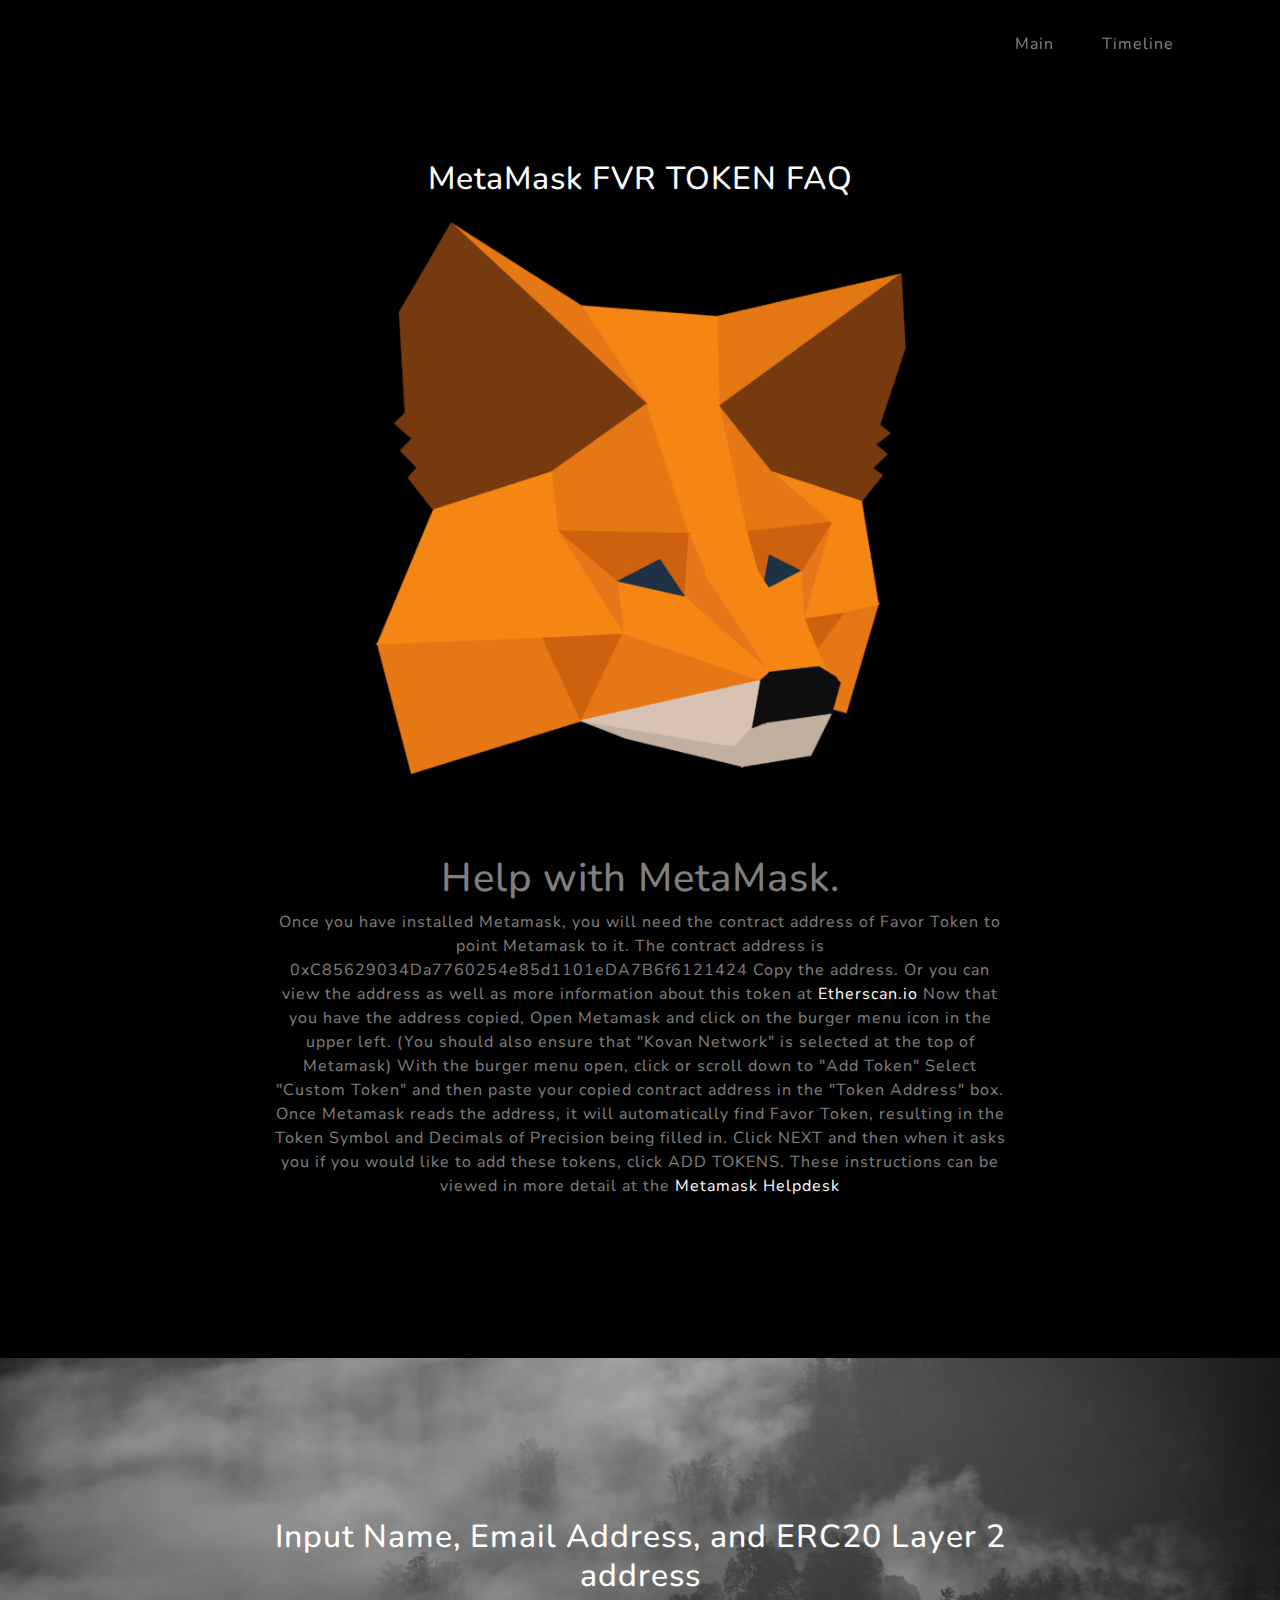
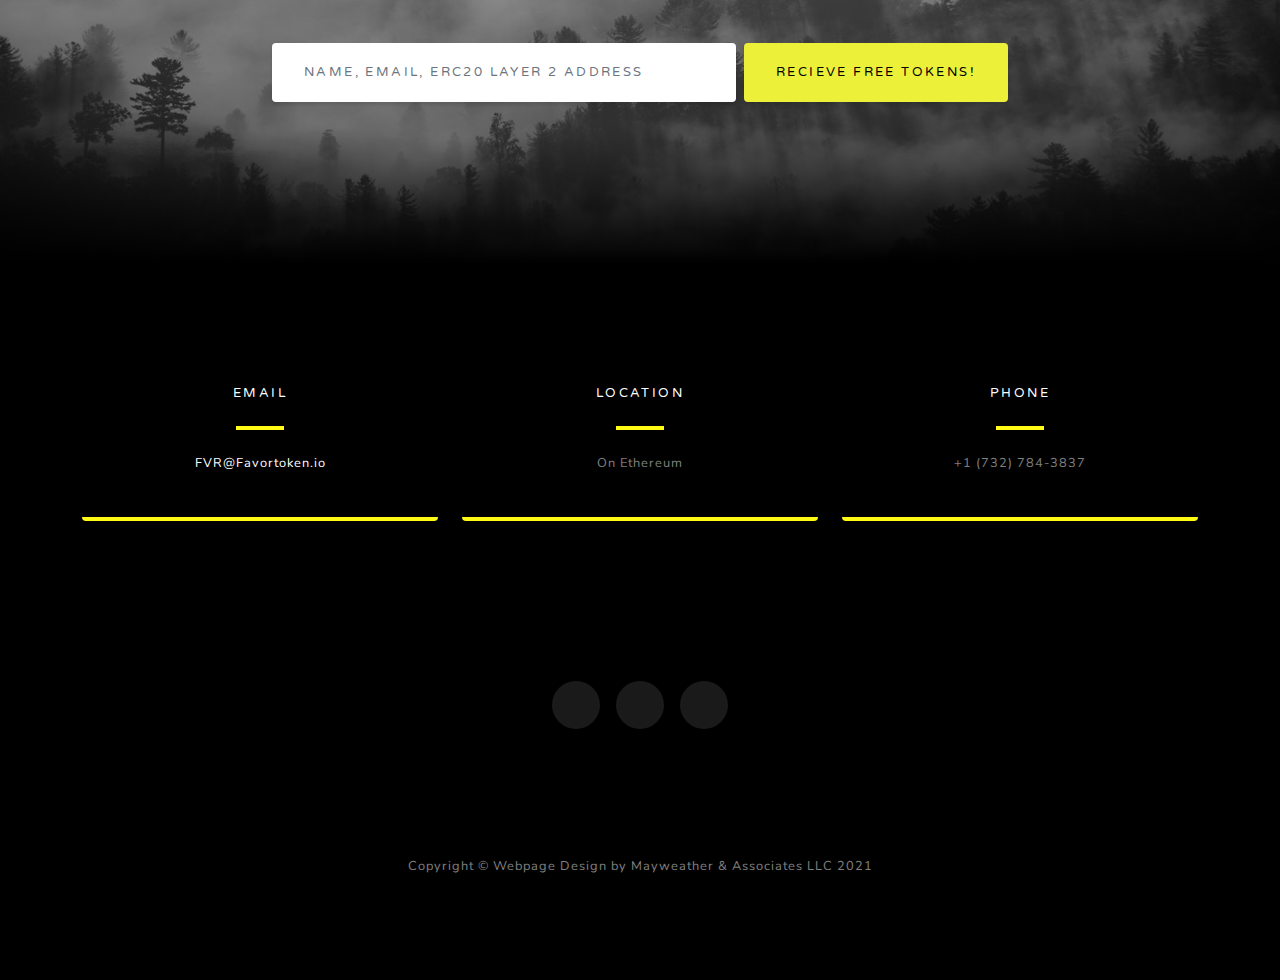
==== pages/About.html @ 389b088f "Add files via upload" ====
<!DOCTYPE html>
<html lang="en">
    <head>
        <meta charset="utf-8" />
        <meta name="viewport" content="width=device-width, initial-scale=1, shrink-to-fit=no" />
        <meta name="description" content="" />
        <meta name="author" content="" />
        <title> Favor Token</title>
        <link rel="icon" type="image/x-icon" href="assets/img/fvr.jpg" />
        <!-- Font Awesome icons (free version)-->
        <script src="https://use.fontawesome.com/releases/v5.13.0/js/all.js" crossorigin="anonymous"></script>
        <!-- Google fonts-->
        <link href="https://fonts.googleapis.com/css?family=Varela+Round" rel="stylesheet" />
        <link href="https://fonts.googleapis.com/css?family=Nunito:200,200i,300,300i,400,400i,600,600i,700,700i,800,800i,900,900i" rel="stylesheet" />
        <!-- Core theme CSS (includes Bootstrap)-->
        <link href="css/styles.css" rel="stylesheet" />
        <script type="module" src="https://unpkg.com/@google/model-viewer/dist/model-viewer.min.js"></script>
    
    </head>
    <body id="page-top bg-black">
        <!-- Navigation-->
        <nav class="navbar navbar-expand-lg navbar-dark fixed-top" id="mainNav">
            <div class="container">
                <a class="navbar-brand js-scroll-trigger" href="#page-top"><link rel="icon" type="image/x-icon" href="assets/img/fvr.jpg" /></a>
                <button class="navbar-toggler navbar-toggler-right" type="button" data-toggle="collapse" data-target="#navbarResponsive" aria-controls="navbarResponsive" aria-expanded="false" aria-label="Toggle navigation">
                    Menu
                    <i class="fas fa-bars"></i>
                </button>
                <div class="collapse navbar-collapse" id="navbarResponsive">
                    <ul class="navbar-nav ml-auto">
                        <li class="nav-item"><a class="nav-link js-scroll-trigger" href="../index.html">Main</a></li>
                        <li class="nav-item"><a class="nav-link js-scroll-trigger" href="../pages/timeline.html">Timeline</a></li>
                    </ul>
                </div>
            </div>
        </nav>

        <!-- About-->
        

        <section class="about-section text-center bg-black" id="about">
            <div class="container">
                <div class="row">
                    <div class="col-lg-8 mx-auto">
                        <h2 class="text-white mb-4">MetaMask FVR TOKEN FAQ</h2>
                        <img class="img-fluid" src="assets/img/meta.png" alt="" />
                            <!--Model Viewer 
                        model-viewer src="assets/img/Astronaut.gltf" alt="A 3D model of an astronaut" auto-rotate camera-controls></model-viewer-->

                        <p class="text-white-50">
                        
                            <h1 class="text-white-50">Help with MetaMask.</h1>
  <p class="text-white-50">                          
Once you have installed Metamask, you will need the contract address of Favor Token to point Metamask to it. The contract address is

 0xC85629034Da7760254e85d1101eDA7B6f6121424 



Copy the address. Or you can view the address as well as more information about this token at <a href="https://etherscan.io/address/0xC85629034Da7760254e85d1101eDA7B6f6121424">Etherscan.io </a>



Now that you have the address copied, Open Metamask and click on the burger menu icon in the upper left.

(You should also ensure that "Kovan Network" is selected at the top of Metamask)



With the burger menu open, click or scroll down to "Add Token"



Select "Custom Token" and then paste your copied contract address in the "Token Address" box.



Once Metamask reads the address, it will automatically find Favor Token, resulting in the Token Symbol and Decimals of Precision being filled in.



Click NEXT and then when it asks you if you would like to add these tokens, click ADD TOKENS.



These instructions can be viewed in more detail at the  <a href="https://metamask.zendesk.com/hc/en-us/articles/360015489031-How-to-View-Your-Tokens"> Metamask Helpdesk </a> 
</p>
<!--h2 class="text-white-50" >WHY</h2>
<p class="text-white-50">
Ethereum Tokens are plentiful, but just like Ethereum, they require transfer fees in order to use them for transactions. This is a huge obstacle to mainstream acceptance and usage. Favor Token is different. Favor Token harnesses the power of Layer 2 networks to allow for token transfers at ~0.1% of Layer 1 costs. This allows you to exchange tokens freely, without having to pay to do so. Favor Token allows for secure, fast transfers with minimal cost.


                            
                        </p-->
                    </div>
                </div>
                
            </div>
        <!-- Contact-->
        <section class="contact-section bg-black">
            
                    
            <!--div class="col-md-4 mb-3 mb-md-0">
                <div class="card py-4 h-100">
                    <div class="card-body text-center">
                        <i class="fas fa-envelope text-primary mb-2"></i>
                        <h4 class="text-uppercase m-0">Email</h4>
                        <hr class="my-4" />
                        <div class="small text-black-50"><a href="#!">hello@yourdomain.com</a></div>
                    </div>
                </div>
            </div>
            <div class="col-md-4 mb-3 mb-md-0">
                <div class="card py-4 h-100">
                    <div class="card-body text-center">
                        <i class="fas fa-mobile-alt text-primary mb-2"></i>
                        <h4 class="text-uppercase m-0">Phone</h4>
                        <hr class="my-4" />
                        <div class="small text-black-50">+1 (555) 902-8832</div>
                    </div>
                </div>
            </div>
        </div-->
        <!-- Signup-->
        <section class="signup-section bg-black" id="signup">
            <div class="container">
                <div class="row">
                    <div class="col-md-10 col-lg-8 mx-auto text-center">
                        <i class="far fa-paper-plane fa-2x mb-2 text-white"></i>
                        <h2 class="text-white mb-5">Input Name, Email Address, and ERC20 Layer 2 address</h2>
                        <form class="form-inline d-flex">
                            <input class="form-control flex-fill mr-0 mr-sm-2 mb-4 mb-sm-0" id="inputEmail" type="email" placeholder="Name, Email, ERC20 Layer 2 Address" />
                            <button class="btn btn-primary mx-auto" type="submit">Recieve free tokens!</button>
                        </form>
                    </div>
                </div>
            </div>
        </section>
        <!-- Contact-->
        <section class="contact-section bg-black">
            <div class="container">
                <div class="row">
                    <div class="col-md-4 mb-3 mb-md-0">
                        <div class="card py-4 h-100 bg-black ">
                            <div class="card-body text-center">
                                <i class="fas fa-envelope text-white mb-2"></i>
                                <h4 class="text-white text-uppercase m-0">Email</h4>
                                <hr class="my-4 " />
                                <div class="small text-yellow-50"><a href="#!"> FVR@Favortoken.io</a></div>
                            </div>
                        </div>
                    </div>
                    <div class="col-md-4 mb-3 mb-md-0">
                        <div class="card py-4 h-100 bg-black">
                            <div class="card-body text-center">
                                <i class="fas fa-map text-white mb-2 "></i>
                                <h4 class="text-white text-uppercase m-0">Location</h4>
                                <hr class="my-4" />
                                <div class="small text-white-50">On Ethereum</div>
                            </div>
                        </div>
                    </div>
                    <div class="col-md-4 mb-3 mb-md-0">
                        <div class="card py-4 h-100 bg-black">
                            <div class="card-body text-center">
                                <i class="fas fa-mobile-alt text-white mb-2"></i>
                                <h4 class="text-white text-uppercase m-0">Phone</h4>
                                <hr class=" my-4" />
                                <div class="small text-white-50">


                                +1 (732) 784-3837
</div>
                            </div>
                        </div>
                    </div>
        </section>
        <!-- Contact-->
        <section class="contact-section bg-black">
            
                    
                    <!--div class="col-md-4 mb-3 mb-md-0">
                        <div class="card py-4 h-100">
                            <div class="card-body text-center">
                                <i class="fas fa-envelope text-primary mb-2"></i>
                                <h4 class="text-uppercase m-0">Email</h4>
                                <hr class="my-4" />
                                <div class="small text-black-50"><a href="#!">hello@yourdomain.com</a></div>
                            </div>
                        </div>
                    </div>
                    <div class="col-md-4 mb-3 mb-md-0">
                        <div class="card py-4 h-100">
                            <div class="card-body text-center">
                                <i class="fas fa-mobile-alt text-primary mb-2"></i>
                                <h4 class="text-uppercase m-0">Phone</h4>
                                <hr class="my-4" />
                                <div class="small text-black-50">+1 (555) 902-8832</div>
                            </div>
                        </div>
                    </div>
                </div-->
                <div class="social d-flex justify-content-center">
                   <a class="mx-2" href='https://twitter.com/actconvenient'><i class="fab fa-twitter"></i></a>
                   <a class="mx-2" href='https://www.linkedin.com/in/jp-patrick-51049982/'><i class="fab fa-linkedin"></i>
                   <a class="mx-2" href='https://www.facebook.com/actuallyconvenient/'><i class="fab fa-facebook"></i>
                    <!--<a class="mx-2" href=><i class="fab fa-github"></i></a-->
                </div>
            </div>
        </section>
        <!-- Footer-->
        <footer class="footer bg-black small text-center text-white-50"><div class="container"><img class="img-fluid" src="assets/img/invspecie.png" alt="" />Copyright © Webpage Design by Mayweather & Associates LLC 2021</div></footer>
        <!-- Bootstrap core JS-->
        <script src="https://cdnjs.cloudflare.com/ajax/libs/jquery/3.5.1/jquery.min.js"></script>
        <script src="https://stackpath.bootstrapcdn.com/bootstrap/4.5.0/js/bootstrap.bundle.min.js"></script>
        <!-- Third party plugin JS-->
        <script src="https://cdnjs.cloudflare.com/ajax/libs/jquery-easing/1.4.1/jquery.easing.min.js"></script>
        <!-- Core theme JS-->
        <script src="js/scripts.js"></script>
    </body>
</html>
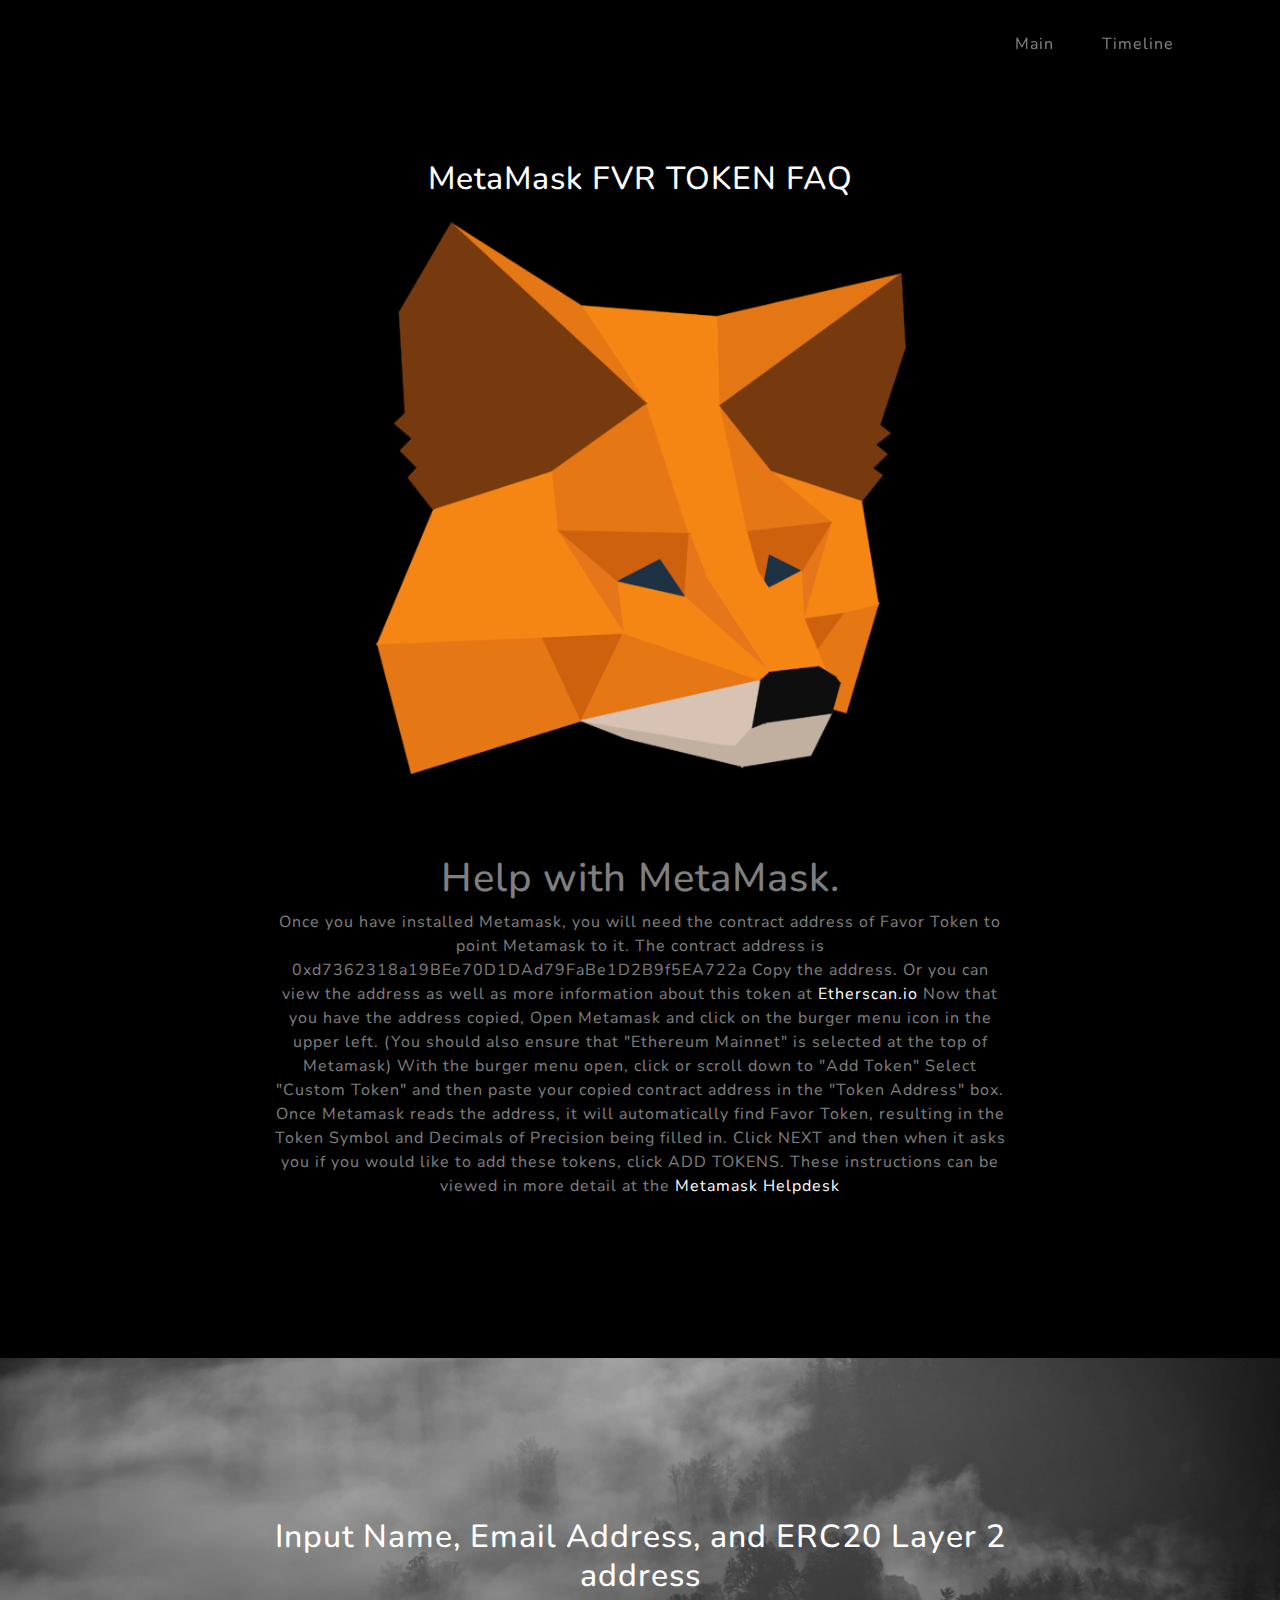
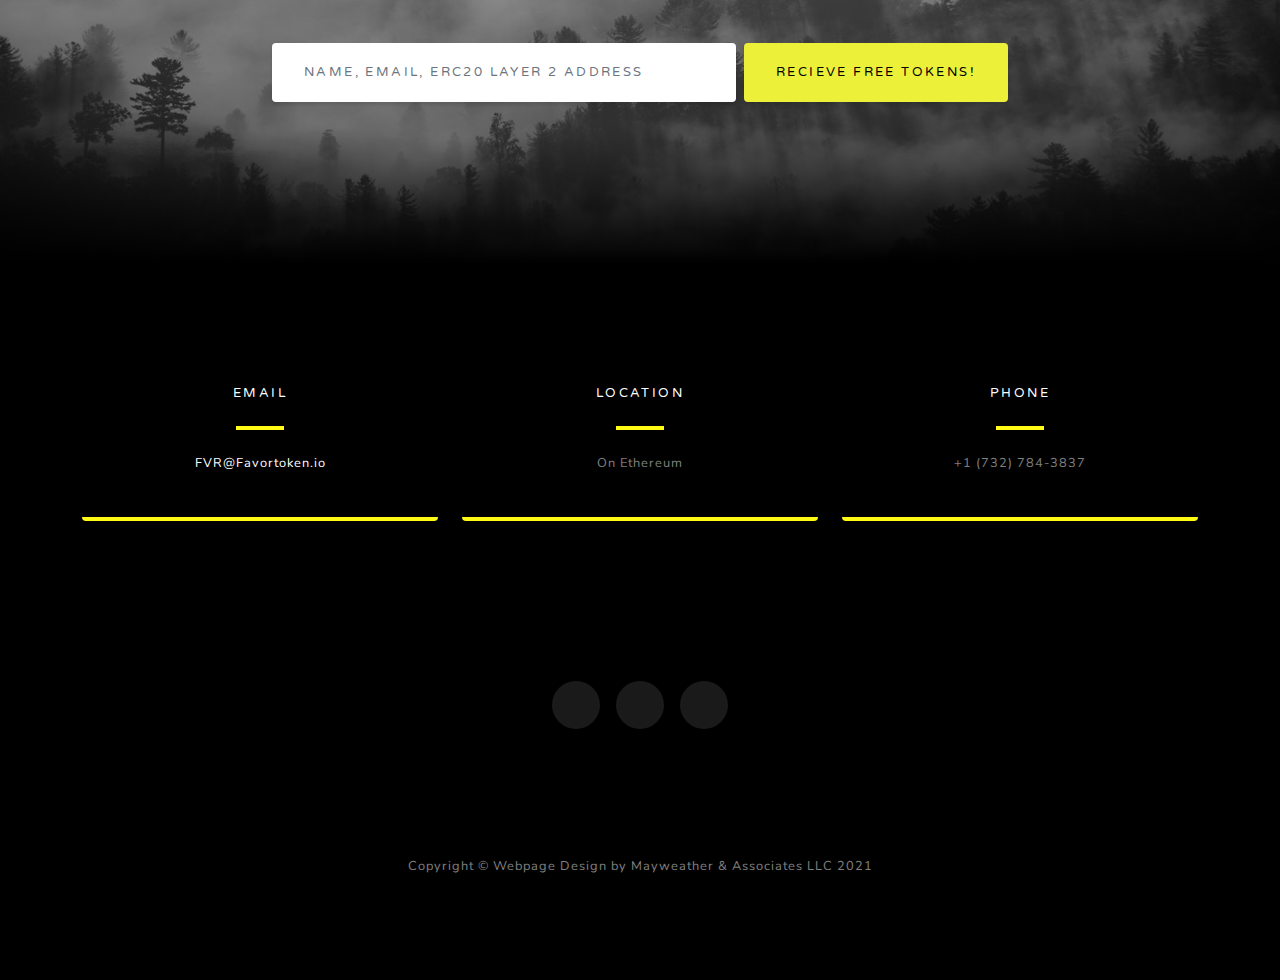
==== commit d781bdaf: "Update About.html" ====
--- a/pages/About.html
+++ b/pages/About.html
@@ -53,17 +53,17 @@
   <p class="text-white-50">                          
 Once you have installed Metamask, you will need the contract address of Favor Token to point Metamask to it. The contract address is
 
- 0xC85629034Da7760254e85d1101eDA7B6f6121424 
-
-
-
-Copy the address. Or you can view the address as well as more information about this token at <a href="https://etherscan.io/address/0xC85629034Da7760254e85d1101eDA7B6f6121424">Etherscan.io </a>
+0xd7362318a19BEe70D1DAd79FaBe1D2B9f5EA722a
+
+
+
+Copy the address. Or you can view the address as well as more information about this token at <a href="https://etherscan.io/address/0xd7362318a19bee70d1dad79fabe1d2b9f5ea722a">Etherscan.io </a>
 
 
 
 Now that you have the address copied, Open Metamask and click on the burger menu icon in the upper left.
 
-(You should also ensure that "Kovan Network" is selected at the top of Metamask)
+(You should also ensure that "Ethereum Mainnet" is selected at the top of Metamask)
 
 
 
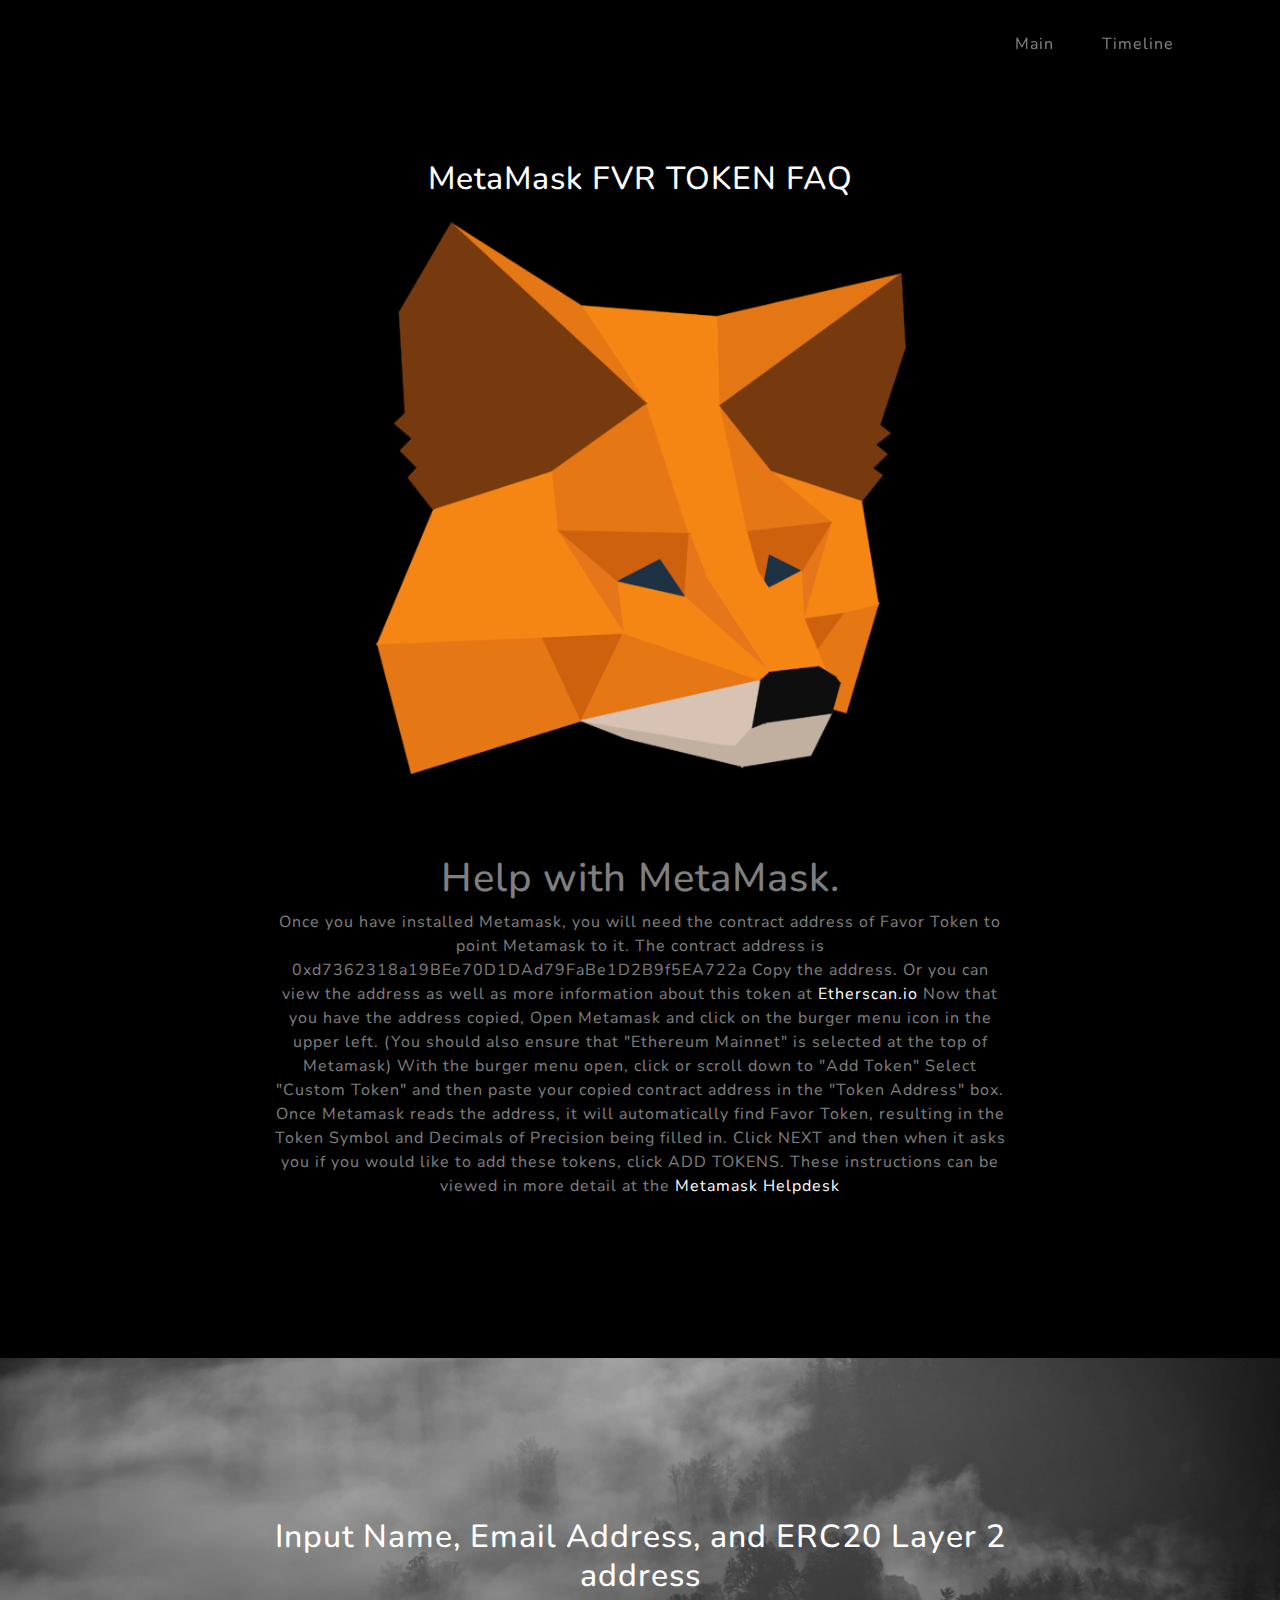
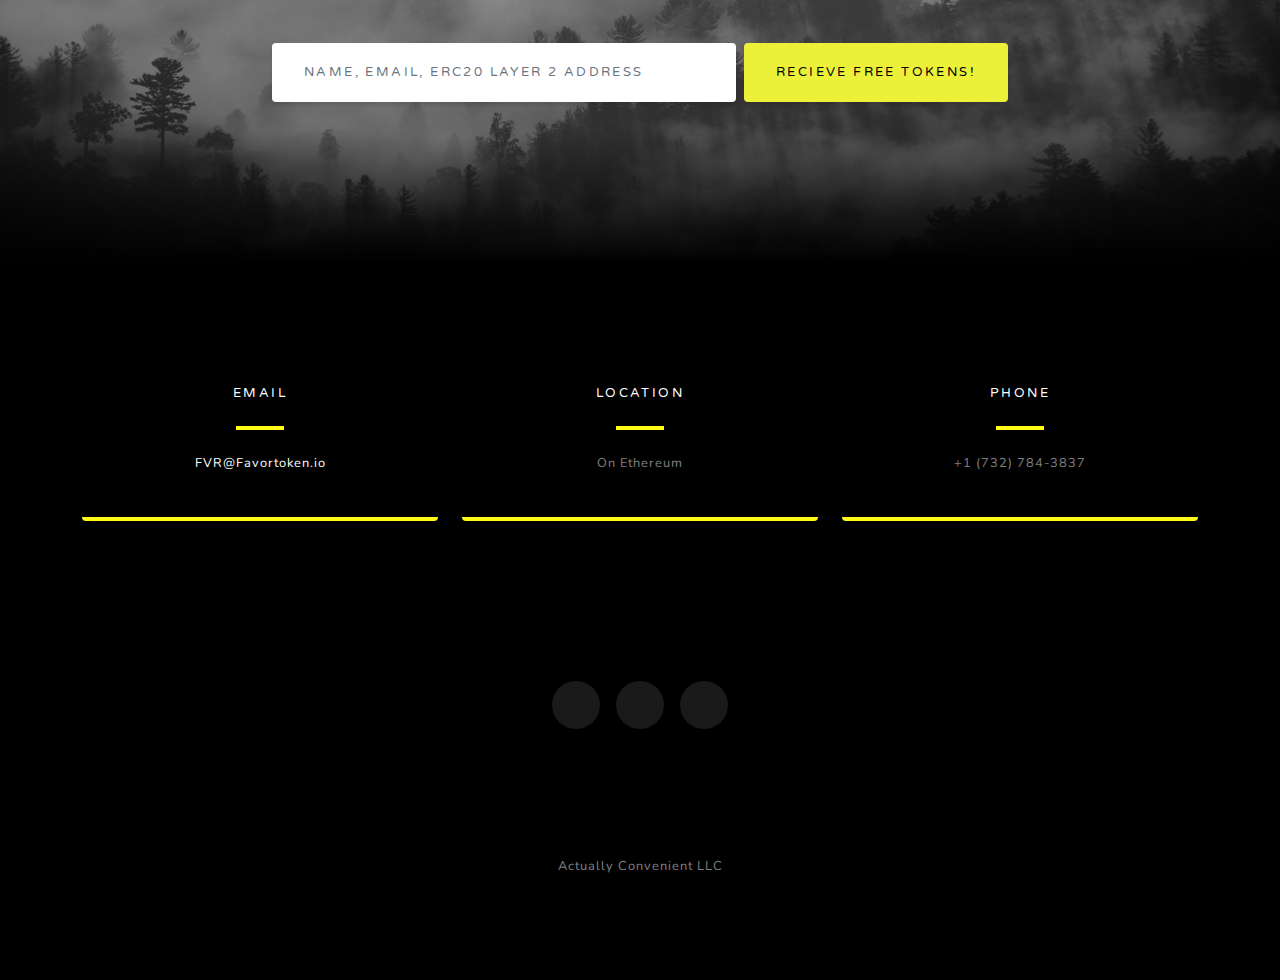
==== commit 628ec72e: "Update About.html" ====
--- a/pages/About.html
+++ b/pages/About.html
@@ -209,7 +209,7 @@
             </div>
         </section>
         <!-- Footer-->
-        <footer class="footer bg-black small text-center text-white-50"><div class="container"><img class="img-fluid" src="assets/img/invspecie.png" alt="" />Copyright © Webpage Design by Mayweather & Associates LLC 2021</div></footer>
+        <footer class="footer bg-black small text-center text-white-50"><div class="container"><img class="img-fluid" src="assets/img/invspecie.png" alt="" />Actually Convenient LLC</div></footer>
         <!-- Bootstrap core JS-->
         <script src="https://cdnjs.cloudflare.com/ajax/libs/jquery/3.5.1/jquery.min.js"></script>
         <script src="https://stackpath.bootstrapcdn.com/bootstrap/4.5.0/js/bootstrap.bundle.min.js"></script>
